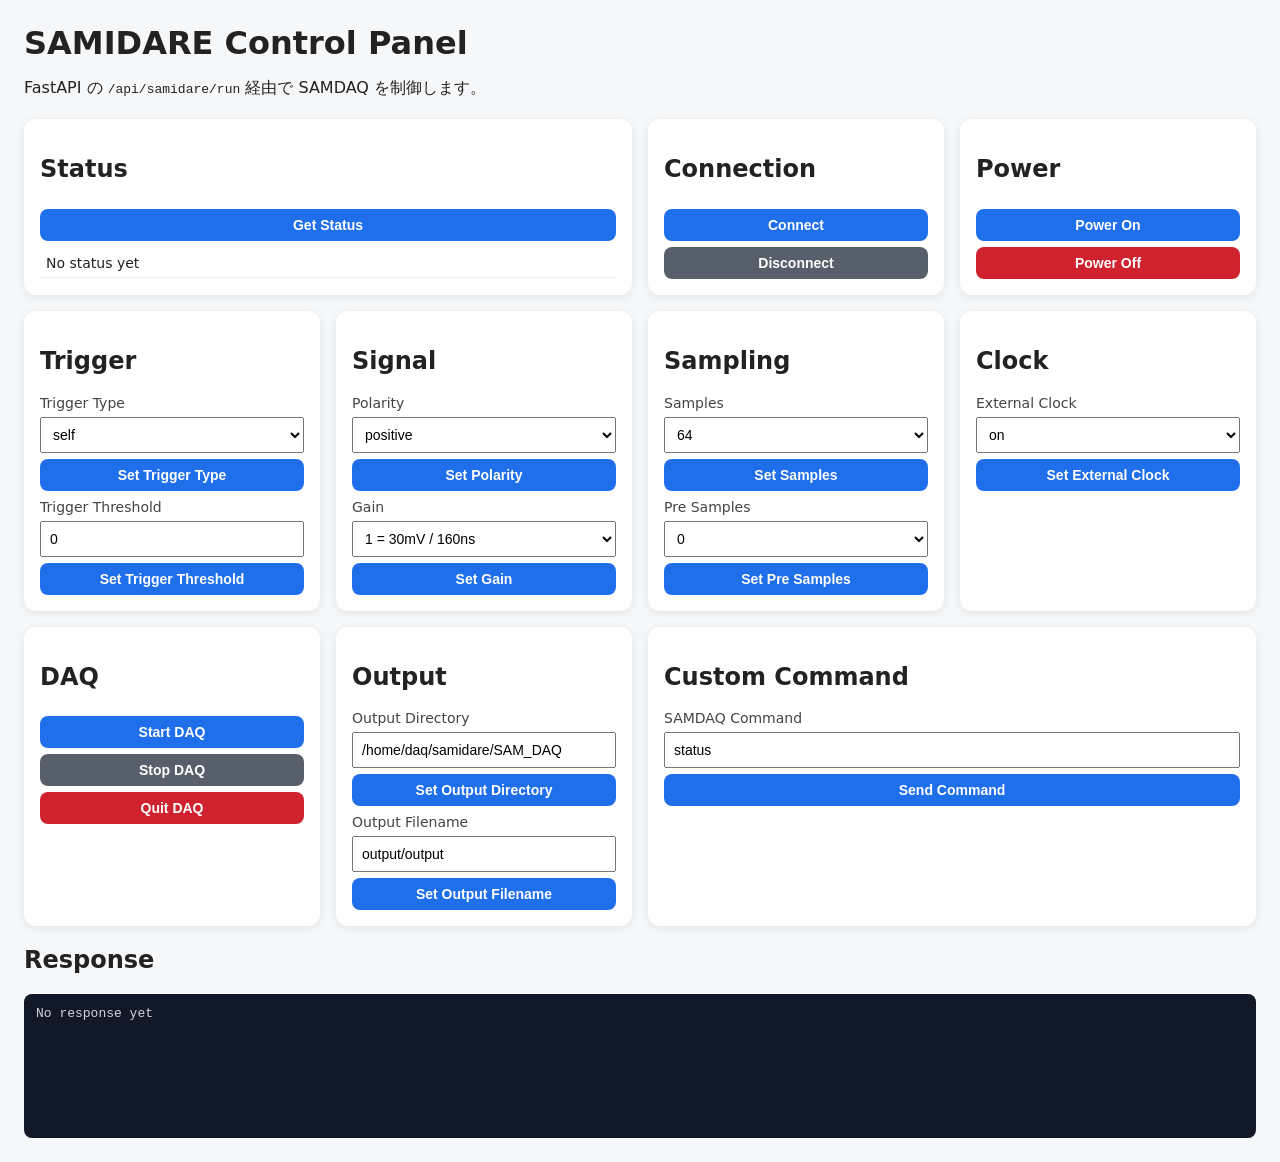
==== src/samidaq_webui/samidare/Frontend/index.html @ fa02d9f9 "add new control ui" ====
<!doctype html>
<html lang="ja">
<head>
  <meta charset="utf-8" />
  <title>SAMIDARE Control Panel</title>
  <style>
    body {
      font-family: system-ui, sans-serif;
      margin: 24px;
      background: #f6f7f9;
      color: #222;
    }

    h1 {
      margin-bottom: 8px;
    }

    .grid {
      display: grid;
      grid-template-columns: repeat(auto-fit, minmax(260px, 1fr));
      gap: 16px;
      margin-top: 20px;
    }

    .card {
      background: white;
      border-radius: 12px;
      padding: 16px;
      box-shadow: 0 2px 8px rgba(0, 0, 0, 0.08);
    }

    .wide-card {
      grid-column: span 2;
    }

    @media (max-width: 640px) {
      .wide-card {
        grid-column: span 1;
      }
    }

    label {
      display: block;
      margin-top: 8px;
      font-size: 14px;
      color: #444;
    }

    input,
    select,
    button {
      width: 100%;
      box-sizing: border-box;
      margin-top: 6px;
      padding: 8px;
      font-size: 14px;
    }

    button {
      cursor: pointer;
      border: none;
      border-radius: 8px;
      background: #1f6feb;
      color: white;
      font-weight: 600;
    }

    button.secondary {
      background: #57606a;
    }

    button.danger {
      background: #cf222e;
    }

    pre {
      background: #111827;
      color: #d1d5db;
      padding: 12px;
      border-radius: 8px;
      overflow-x: auto;
      min-height: 120px;
    }

    .status-table {
      width: 100%;
      border-collapse: collapse;
      margin-top: 8px;
    }

    .status-table th,
    .status-table td {
      text-align: left;
      border-bottom: 1px solid #eee;
      padding: 6px;
      font-size: 14px;
    }

    .ok {
      color: green;
      font-weight: bold;
    }

    .bad {
      color: red;
      font-weight: bold;
    }
  </style>
</head>

<body>
  <h1>SAMIDARE Control Panel</h1>
  <p>FastAPI の <code>/api/samidare/run</code> 経由で SAMDAQ を制御します。</p>

  <div class="grid">
    <div class="card wide-card">
      <h2>Status</h2>
      <button onclick="getStatus()">Get Status</button>
      <table class="status-table">
        <tbody id="statusTable">
          <tr><td colspan="2">No status yet</td></tr>
        </tbody>
      </table>
    </div>

    <div class="card">
      <h2>Connection</h2>
      <button onclick="runFunction('connect_board')">Connect</button>
      <button class="secondary" onclick="runFunction('disconnect_board')">Disconnect</button>
    </div>

    <div class="card">
      <h2>Power</h2>
      <button onclick="runFunction('power_on')">Power On</button>
      <button class="danger" onclick="runFunction('power_off')">Power Off</button>
    </div>

    <div class="card">
      <h2>Trigger</h2>

      <label>Trigger Type</label>
      <select id="triggerType">
        <option value="self">self</option>
        <option value="external">external</option>
        <option value="1khz">1khz</option>
        <option value="1mhz">1mhz</option>
      </select>
      <button onclick="setTriggerType()">Set Trigger Type</button>

      <label>Trigger Threshold</label>
      <input id="triggerThreshold" type="number" min="0" max="1023" value="0" />
      <button onclick="setTriggerThreshold()">Set Trigger Threshold</button>
    </div>

    <div class="card">
      <h2>Signal</h2>

      <label>Polarity</label>
      <select id="polarity">
        <option value="positive">positive</option>
        <option value="negative">negative</option>
      </select>
      <button onclick="setPolarity()">Set Polarity</button>

      <label>Gain</label>
      <select id="gain">
        <option value="1">1 = 30mV / 160ns</option>
        <option value="2">2 = 20mV / 160ns</option>
        <option value="3">3 = 4mV / 300ns</option>
      </select>
      <button onclick="setGain()">Set Gain</button>
    </div>

    <div class="card">
      <h2>Sampling</h2>

      <label>Samples</label>
      <select id="samples">
        <option value="16">16</option>
        <option value="32">32</option>
        <option value="64" selected>64</option>
        <option value="128">128</option>
      </select>
      <button onclick="setSamples()">Set Samples</button>

      <label>Pre Samples</label>
      <select id="preSamples">
        <option value="0">0</option>
        <option value="4">4</option>
        <option value="8">8</option>
        <option value="16">16</option>
      </select>
      <button onclick="setPreSamples()">Set Pre Samples</button>
    </div>

    <div class="card">
      <h2>Clock</h2>

      <label>External Clock</label>
      <select id="externalClk">
        <option value="true">on</option>
        <option value="false">off</option>
      </select>
      <button onclick="setExternalClk()">Set External Clock</button>
    </div>

    <div class="card">
      <h2>DAQ</h2>
      <button onclick="runFunction('start_daq')">Start DAQ</button>
      <button class="secondary" onclick="runFunction('stop_daq')">Stop DAQ</button>
      <button class="danger" onclick="runFunction('quit_daq')">Quit DAQ</button>
    </div>

    <div class="card">
      <h2>Output</h2>

      <label>Output Directory</label>
      <input id="outputDir" type="text" value="/home/daq/samidare/SAM_DAQ" />
      <button onclick="setOutputDir()">Set Output Directory</button>

      <label>Output Filename</label>
      <input id="outputFile" type="text" value="output/output" />
      <button onclick="setOutputFile()">Set Output Filename</button>
    </div>

    <div class="card wide-card">
      <h2>Custom Command</h2>

      <label>SAMDAQ Command</label>
      <input
        id="customCommand"
        type="text"
        value="status"
        placeholder="e.g. status, ping, read 0x00"
      />

      <button onclick="sendCustomCommand()">Send Command</button>
    </div>

  </div>

  <h2>Response</h2>
  <pre id="response">No response yet</pre>

  <script>
    const API_URL = "http://127.0.0.1:8000/api/samidare/run";

    async function runFunction(functionName, params = {}) {
      const payload = {
        function: functionName,
        params: params,
      };

      const responseBox = document.getElementById("response");
      responseBox.textContent = "Running...";

      try {
        const res = await fetch(API_URL, {
          method: "POST",
          headers: {
            "Content-Type": "application/json",
          },
          body: JSON.stringify(payload),
        });

        const data = await res.json();
        responseBox.textContent = JSON.stringify(data, null, 2);

        if (!res.ok) {
          throw new Error(data.message || "Request failed");
        }

        return data;
      } catch (err) {
        responseBox.textContent = `ERROR: ${err.message}`;
        throw err;
      }
    }

    async function getStatus() {
      const data = await runFunction("get_status");
      const boardStatus = data?.command_result?.board_status;

      if (boardStatus) {
        renderStatus(boardStatus);
      }
    }

    function renderStatus(status) {
      const table = document.getElementById("statusTable");

      const rows = [
        ["IP Address", status.ip_address],
        ["Connected", status.connected ? "Yes" : "No"],
        ["Power", status.power],
        ["Trigger Type", status.trigger_type],
        ["Trigger Threshold", status.trigger_threshold],
        ["Polarity", status.polarity],
        ["Gain", status.gain],
        ["Shaping", status.shaping],
        ["Samples", status.samples],
        ["Last Update", status.last_update],
        ["Output Directory", status.output_directory],
        ["Output Filename", status.output_filename],
        ["Acquisition", status.acquisition],
      ];

      table.innerHTML = rows
        .map(([key, value]) => {
          const valueText = value ?? "";
          return `<tr><th>${escapeHtml(key)}</th><td>${escapeHtml(String(valueText))}</td></tr>`;
        })
        .join("");
    }

    function setTriggerType() {
      const triggerType = document.getElementById("triggerType").value;
      return runFunction("set_trigger_type", {
        trigger_type: triggerType,
      });
    }

    function setTriggerThreshold() {
      const threshold = Number(document.getElementById("triggerThreshold").value);
      return runFunction("set_trigger_threshold", {
        threshold: threshold,
      });
    }

    function setPolarity() {
      const polarity = document.getElementById("polarity").value;
      return runFunction("set_polarity", {
        polarity: polarity,
      });
    }

    function setGain() {
      const gain = Number(document.getElementById("gain").value);
      return runFunction("set_gain", {
        gain: gain,
      });
    }

    function setSamples() {
      const samples = Number(document.getElementById("samples").value);
      return runFunction("set_samples", {
        samples: samples,
      });
    }

    function setPreSamples() {
      const preSamples = Number(document.getElementById("preSamples").value);
      return runFunction("set_pre_samples", {
        pre_samples: preSamples,
      });
    }

    function setExternalClk() {
      const enabled = document.getElementById("externalClk").value === "true";
      return runFunction("set_external_clk", {
        enabled: enabled,
      });
    }

    function setOutputDir() {
      const outputDir = document.getElementById("outputDir").value;
      return runFunction("set_output_dir", {
        output_dir: outputDir,
      });
    }

    function setOutputFile() {
      const outputFile = document.getElementById("outputFile").value;
      return runFunction("set_output_file", {
        output_file: outputFile,
      });
    }

    function escapeHtml(value) {
      return value
        .replaceAll("&", "&amp;")
        .replaceAll("<", "&lt;")
        .replaceAll(">", "&gt;")
        .replaceAll('"', "&quot;")
        .replaceAll("'", "&#039;");
    }
  
    function sendCustomCommand() {
      const command = document.getElementById("customCommand").value.trim();

      if (!command) {
        const responseBox = document.getElementById("response");
        responseBox.textContent = "ERROR: command is empty";
        return;
      }

      return runFunction("send_command", {
        request: {
          command: command,
        },
      });
    }
  </script>
</body>
</html>
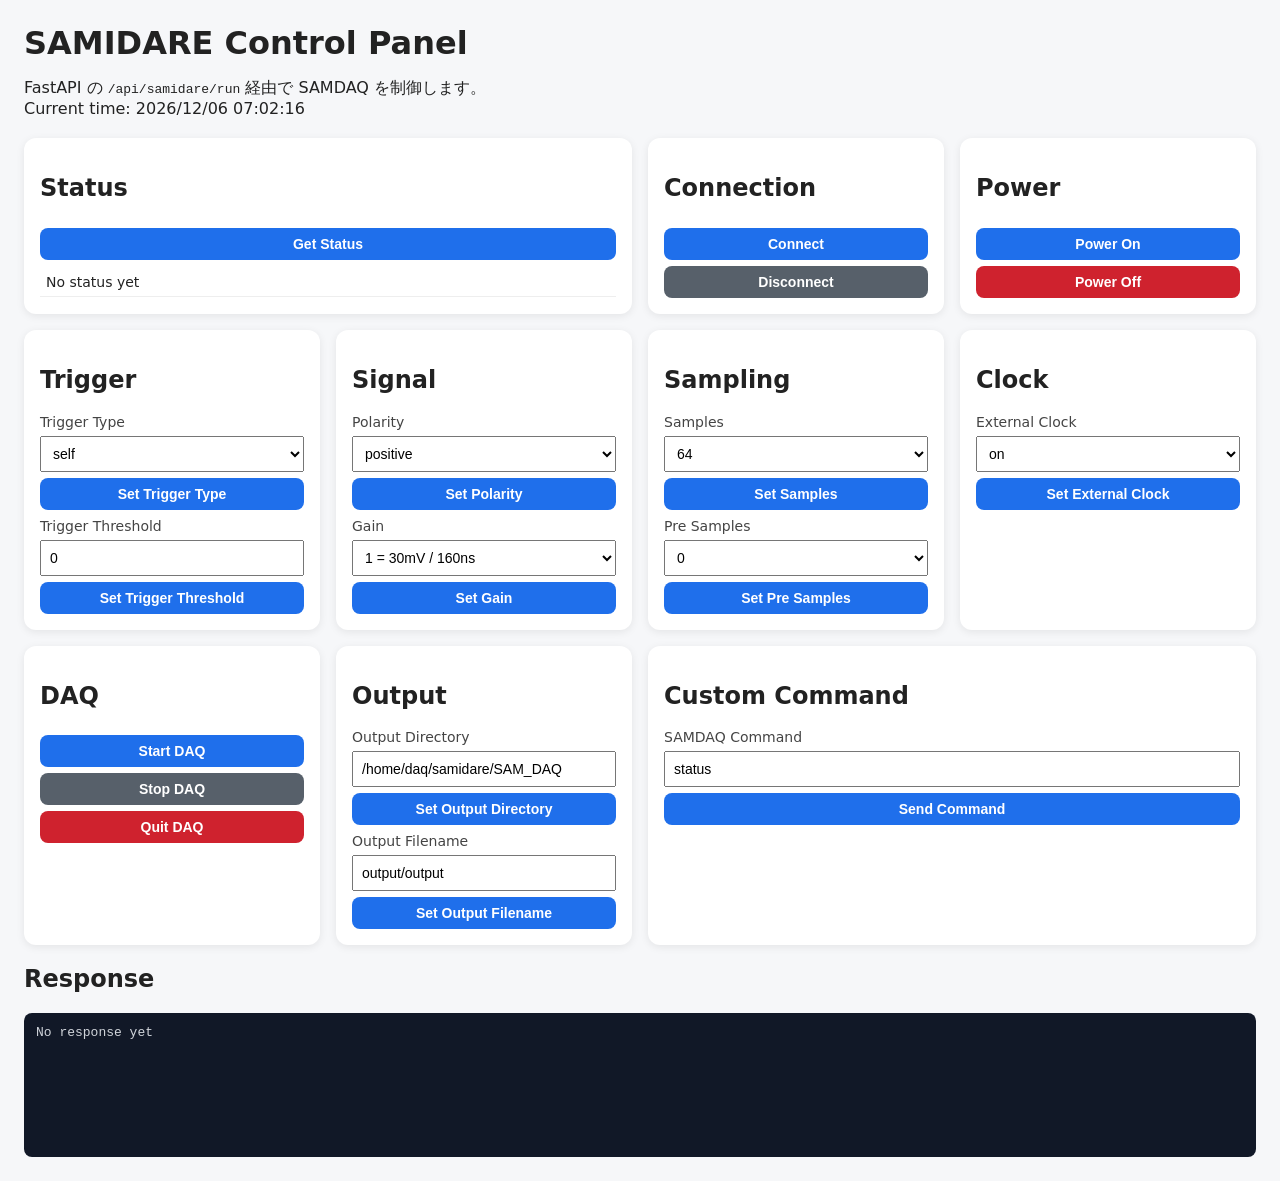
==== commit 1c236ef3: "add start script" ====
--- a/src/samidaq_webui/samidare/Frontend/index.html
+++ b/src/samidaq_webui/samidare/Frontend/index.html
@@ -110,7 +110,11 @@
 
 <body>
   <h1>SAMIDARE Control Panel</h1>
-  <p>FastAPI の <code>/api/samidare/run</code> 経由で SAMDAQ を制御します。</p>
+  <p>
+    FastAPI の <code>/api/samidare/run</code> 経由で SAMDAQ を制御します。
+    <br />
+    Current time: <span id="currentTime">--</span>
+  </p>
 
   <div class="grid">
     <div class="card wide-card">
@@ -244,6 +248,24 @@
 
   <script>
     const API_URL = "http://127.0.0.1:8000/api/samidare/run";
+
+    function updateCurrentTime() {
+      const now = new Date();
+
+      const text = now.toLocaleString("ja-JP", {
+        year: "numeric",
+        month: "2-digit",
+        day: "2-digit",
+        hour: "2-digit",
+        minute: "2-digit",
+        second: "2-digit",
+      });
+
+      document.getElementById("currentTime").textContent = text;
+    }
+
+    updateCurrentTime();
+    setInterval(updateCurrentTime, 1000);
 
     async function runFunction(functionName, params = {}) {
       const payload = {
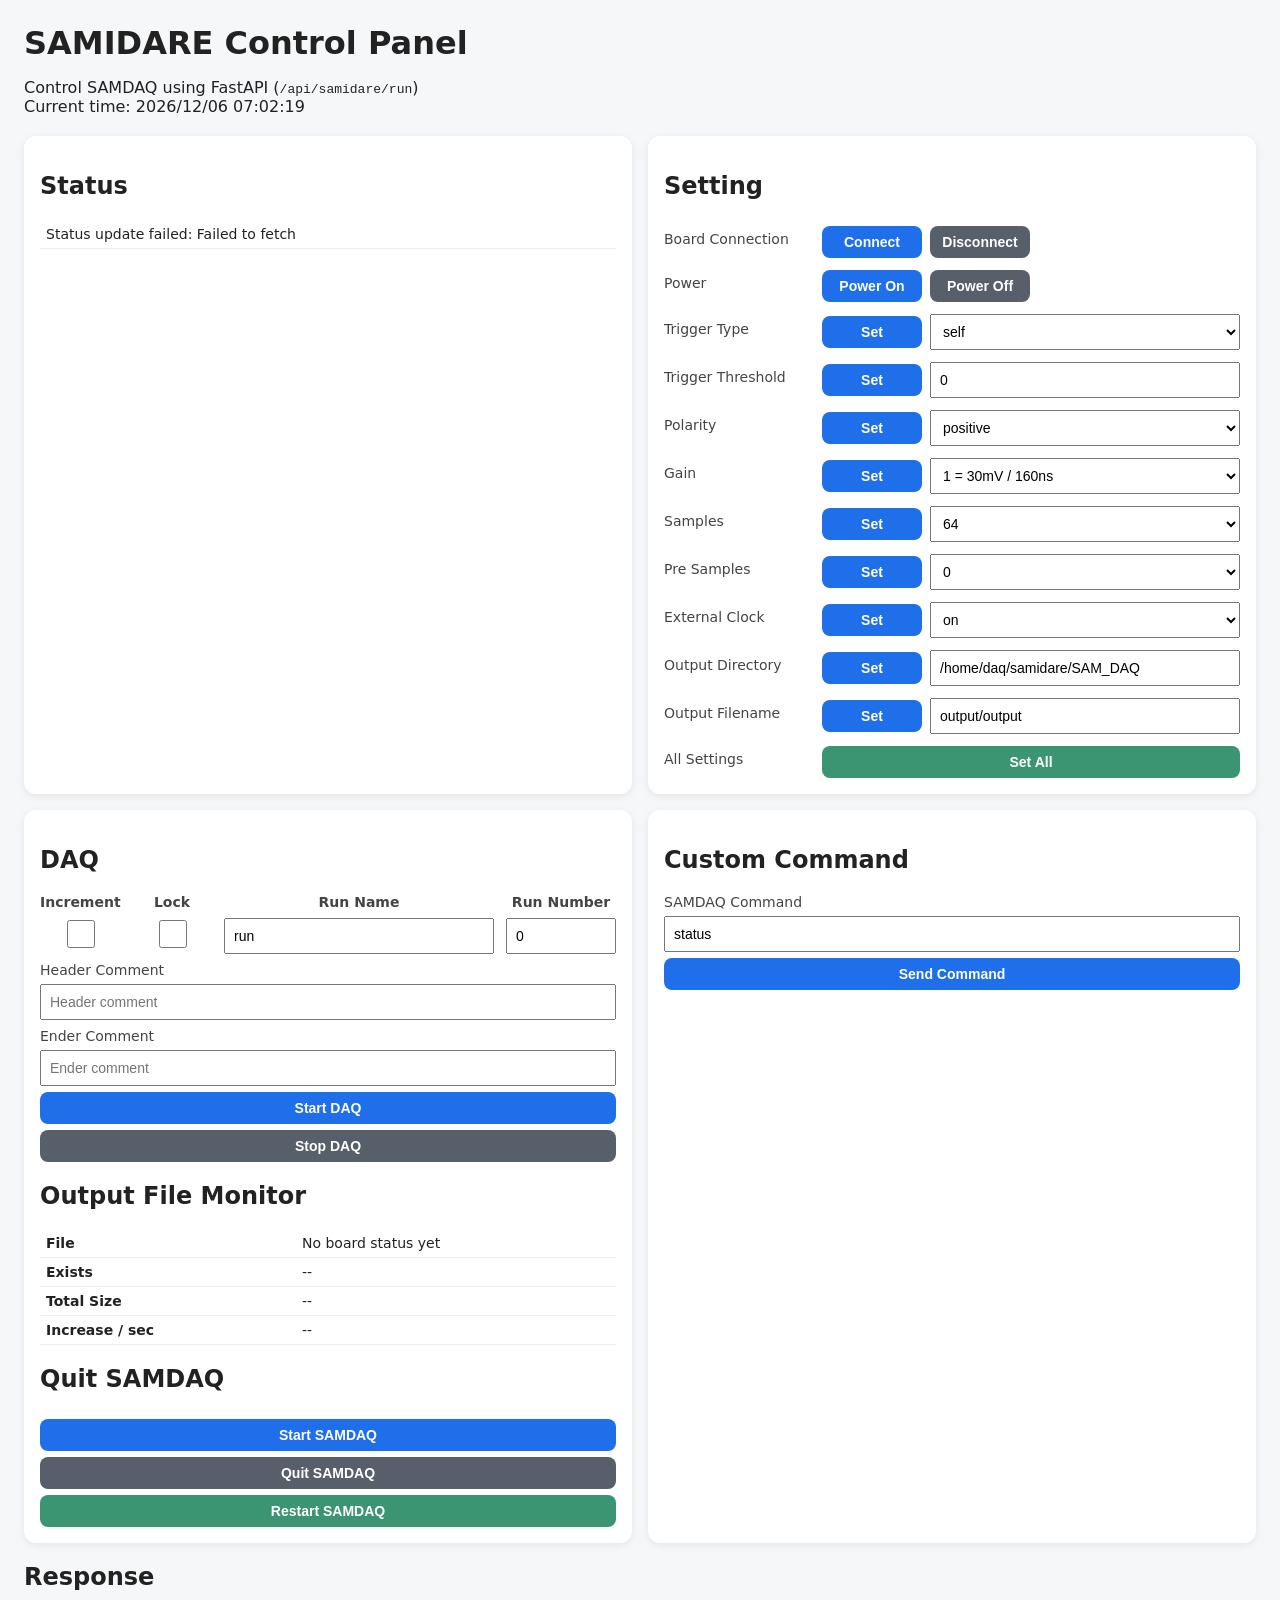
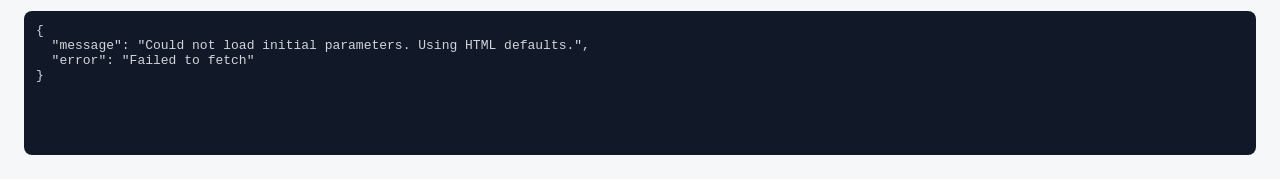
==== commit 674c0912: "2週間分の成果を保存せずそのまま消してしまったため現状復帰できたところでひとまず保存ん" ====
--- a/src/samidaq_webui/samidare/Frontend/index.html
+++ b/src/samidaq_webui/samidare/Frontend/index.html
@@ -1,117 +1,16 @@
+
 <!doctype html>
 <html lang="ja">
 <head>
   <meta charset="utf-8" />
   <title>SAMIDARE Control Panel</title>
-  <style>
-    body {
-      font-family: system-ui, sans-serif;
-      margin: 24px;
-      background: #f6f7f9;
-      color: #222;
-    }
-
-    h1 {
-      margin-bottom: 8px;
-    }
-
-    .grid {
-      display: grid;
-      grid-template-columns: repeat(auto-fit, minmax(260px, 1fr));
-      gap: 16px;
-      margin-top: 20px;
-    }
-
-    .card {
-      background: white;
-      border-radius: 12px;
-      padding: 16px;
-      box-shadow: 0 2px 8px rgba(0, 0, 0, 0.08);
-    }
-
-    .wide-card {
-      grid-column: span 2;
-    }
-
-    @media (max-width: 640px) {
-      .wide-card {
-        grid-column: span 1;
-      }
-    }
-
-    label {
-      display: block;
-      margin-top: 8px;
-      font-size: 14px;
-      color: #444;
-    }
-
-    input,
-    select,
-    button {
-      width: 100%;
-      box-sizing: border-box;
-      margin-top: 6px;
-      padding: 8px;
-      font-size: 14px;
-    }
-
-    button {
-      cursor: pointer;
-      border: none;
-      border-radius: 8px;
-      background: #1f6feb;
-      color: white;
-      font-weight: 600;
-    }
-
-    button.secondary {
-      background: #57606a;
-    }
-
-    button.danger {
-      background: #cf222e;
-    }
-
-    pre {
-      background: #111827;
-      color: #d1d5db;
-      padding: 12px;
-      border-radius: 8px;
-      overflow-x: auto;
-      min-height: 120px;
-    }
-
-    .status-table {
-      width: 100%;
-      border-collapse: collapse;
-      margin-top: 8px;
-    }
-
-    .status-table th,
-    .status-table td {
-      text-align: left;
-      border-bottom: 1px solid #eee;
-      padding: 6px;
-      font-size: 14px;
-    }
-
-    .ok {
-      color: green;
-      font-weight: bold;
-    }
-
-    .bad {
-      color: red;
-      font-weight: bold;
-    }
-  </style>
+  <link rel="stylesheet" href="assets/index.css" />
 </head>
 
 <body>
   <h1>SAMIDARE Control Panel</h1>
   <p>
-    FastAPI の <code>/api/samidare/run</code> 経由で SAMDAQ を制御します。
+    Control SAMDAQ using FastAPI (<code>/api/samidare/run</code>)
     <br />
     Current time: <span id="currentTime">--</span>
   </p>
@@ -119,113 +18,205 @@
   <div class="grid">
     <div class="card wide-card">
       <h2>Status</h2>
-      <button onclick="getStatus()">Get Status</button>
       <table class="status-table">
         <tbody id="statusTable">
-          <tr><td colspan="2">No status yet</td></tr>
+          <tr><td colspan="2">Loading status...</td></tr>
         </tbody>
       </table>
     </div>
 
-    <div class="card">
-      <h2>Connection</h2>
+
+  <div class="card wide-card">
+    
+    <h2>Setting</h2>
+
+    <div class="form-row">
+      <label>Board Connection</label>
       <button onclick="runFunction('connect_board')">Connect</button>
       <button class="secondary" onclick="runFunction('disconnect_board')">Disconnect</button>
     </div>
-
-    <div class="card">
-      <h2>Power</h2>
+    
+    <div class="form-row">
+      <label>Power</label>
       <button onclick="runFunction('power_on')">Power On</button>
-      <button class="danger" onclick="runFunction('power_off')">Power Off</button>
-    </div>
-
-    <div class="card">
-      <h2>Trigger</h2>
-
+      <button class="secondary" onclick="runFunction('power_off')">Power Off</button>
+    </div>
+
+    <div class="form-row">
       <label>Trigger Type</label>
+      <button onclick="setTriggerType()">Set</button>
       <select id="triggerType">
         <option value="self">self</option>
         <option value="external">external</option>
-        <option value="1khz">1khz</option>
-        <option value="1mhz">1mhz</option>
-      </select>
-      <button onclick="setTriggerType()">Set Trigger Type</button>
-
+        <option value="1khz">1kHz</option>
+        <option value="1mhz">1MHz</option>
+      </select>
+    </div>
+
+    <div class="form-row">
       <label>Trigger Threshold</label>
+      <button onclick="setTriggerThreshold()">Set</button>
       <input id="triggerThreshold" type="number" min="0" max="1023" value="0" />
-      <button onclick="setTriggerThreshold()">Set Trigger Threshold</button>
-    </div>
-
-    <div class="card">
-      <h2>Signal</h2>
-
+    </div>
+
+    <div class="form-row">
       <label>Polarity</label>
+      <button onclick="setPolarity()">Set</button>
       <select id="polarity">
         <option value="positive">positive</option>
         <option value="negative">negative</option>
       </select>
-      <button onclick="setPolarity()">Set Polarity</button>
-
+
+    </div>
+
+    <div class="form-row">
       <label>Gain</label>
+      <button onclick="setGain()">Set</button>
       <select id="gain">
         <option value="1">1 = 30mV / 160ns</option>
         <option value="2">2 = 20mV / 160ns</option>
         <option value="3">3 = 4mV / 300ns</option>
       </select>
-      <button onclick="setGain()">Set Gain</button>
-    </div>
-
-    <div class="card">
-      <h2>Sampling</h2>
-
+    </div>
+
+
+    <div class="form-row">
       <label>Samples</label>
+      <button onclick="setSamples()">Set</button>
       <select id="samples">
         <option value="16">16</option>
         <option value="32">32</option>
         <option value="64" selected>64</option>
         <option value="128">128</option>
       </select>
-      <button onclick="setSamples()">Set Samples</button>
-
+    </div>
+
+    <div class="form-row">
       <label>Pre Samples</label>
+      <button onclick="setPreSamples()">Set</button>
       <select id="preSamples">
         <option value="0">0</option>
         <option value="4">4</option>
         <option value="8">8</option>
         <option value="16">16</option>
       </select>
-      <button onclick="setPreSamples()">Set Pre Samples</button>
-    </div>
-
-    <div class="card">
-      <h2>Clock</h2>
-
+    </div>
+
+    <div class="form-row">
       <label>External Clock</label>
+      <button onclick="setExternalClk()">Set</button>
       <select id="externalClk">
         <option value="true">on</option>
         <option value="false">off</option>
       </select>
-      <button onclick="setExternalClk()">Set External Clock</button>
-    </div>
-
-    <div class="card">
+    </div>
+  
+    <div class="form-row">
+      <label>Output Directory</label>
+      <button onclick="setOutputDir()">Set</button>
+      <input id="outputDir" type="text" value="/home/daq/samidare/SAM_DAQ" />
+    </div>
+
+    <div class="form-row">
+      <label>Output Filename</label>
+      <button onclick="setOutputFile()">Set</button>
+      <input id="outputFile" type="text" value="output/output" />
+    </div>
+
+
+    <div class="form-row-all">
+      <label>All Settings</label>
+      <button class="note" onclick="setAll()">Set All</button>
+    </div>
+    
+  </div>
+
+
+    <div class="card wide-card">
       <h2>DAQ</h2>
-      <button onclick="runFunction('start_daq')">Start DAQ</button>
-      <button class="secondary" onclick="runFunction('stop_daq')">Stop DAQ</button>
-      <button class="danger" onclick="runFunction('quit_daq')">Quit DAQ</button>
-    </div>
-
-    <div class="card">
-      <h2>Output</h2>
-
-      <label>Output Directory</label>
-      <input id="outputDir" type="text" value="/home/daq/samidare/SAM_DAQ" />
-      <button onclick="setOutputDir()">Set Output Directory</button>
-
-      <label>Output Filename</label>
-      <input id="outputFile" type="text" value="output/output" />
-      <button onclick="setOutputFile()">Set Output Filename</button>
-    </div>
+
+      <div class="data-name-table">
+        <label for="dataNameIncrementMode">Increment</label>
+        <label for="lockRunNameNumber">Lock</label>
+        <label for="runName">Run Name</label>
+        <label for="runNumber">Run Number</label>
+        
+
+        <input
+          id="dataNameIncrementMode"
+          type="checkbox"
+          onchange="updateDataNameStateFromPage()"
+        />
+
+        <input
+          id="lockRunNameNumber"
+          type="checkbox"
+          onchange="updateRunNameNumberLock()"
+        />
+
+        <input
+          id="runName"
+          type="text"
+          value="run"
+          onchange="updateDataNameStateFromPage()"
+        />
+
+        <input
+          id="runNumber"
+          type="number"
+          value="0"
+          min="0"
+          onchange="updateDataNameStateFromPage()"
+        />
+      </div>
+
+      <label>Header Comment</label>
+      <input
+        id="headerComment"
+        type="text"
+        placeholder="Header comment"
+      />
+
+      <label>Ender Comment</label>
+      <input
+        id="enderComment"
+        type="text"
+        placeholder="Ender comment"
+      />
+
+      <button onclick="startDaq()">Start DAQ</button>
+      <button class="secondary" onclick="stopDaq()">Stop DAQ</button>
+
+
+      <h2>Output File Monitor</h2>
+        <table class="status-table">
+          <tbody>
+            <tr>
+              <th>File</th>
+              <td id="fileMonitorPath">No status yet</td>
+            </tr>
+            <tr>
+              <th>Exists</th>
+              <td id="fileMonitorExists">--</td>
+            </tr>
+            <tr>
+              <th>Total Size</th>
+              <td id="fileMonitorSize">--</td>
+            </tr>
+            <tr>
+              <th>Increase / sec</th>
+              <td id="fileMonitorIncrease">--</td>
+            </tr>
+          </tbody>
+        </table>
+
+      <h2>Quit SAMDAQ</h2>
+      <button onclick="startSAMDaq()">Start SAMDAQ</button>
+      <button class="secondary" onclick="runFunction('quit_daq')">Quit SAMDAQ</button>
+      <button class="note" onclick="restartSAMDaq()">Restart SAMDAQ</button>
+      
+    </div>
+
 
     <div class="card wide-card">
       <h2>Custom Command</h2>
@@ -246,182 +237,7 @@
   <h2>Response</h2>
   <pre id="response">No response yet</pre>
 
-  <script>
-    const API_URL = "http://127.0.0.1:8000/api/samidare/run";
-
-    function updateCurrentTime() {
-      const now = new Date();
-
-      const text = now.toLocaleString("ja-JP", {
-        year: "numeric",
-        month: "2-digit",
-        day: "2-digit",
-        hour: "2-digit",
-        minute: "2-digit",
-        second: "2-digit",
-      });
-
-      document.getElementById("currentTime").textContent = text;
-    }
-
-    updateCurrentTime();
-    setInterval(updateCurrentTime, 1000);
-
-    async function runFunction(functionName, params = {}) {
-      const payload = {
-        function: functionName,
-        params: params,
-      };
-
-      const responseBox = document.getElementById("response");
-      responseBox.textContent = "Running...";
-
-      try {
-        const res = await fetch(API_URL, {
-          method: "POST",
-          headers: {
-            "Content-Type": "application/json",
-          },
-          body: JSON.stringify(payload),
-        });
-
-        const data = await res.json();
-        responseBox.textContent = JSON.stringify(data, null, 2);
-
-        if (!res.ok) {
-          throw new Error(data.message || "Request failed");
-        }
-
-        return data;
-      } catch (err) {
-        responseBox.textContent = `ERROR: ${err.message}`;
-        throw err;
-      }
-    }
-
-    async function getStatus() {
-      const data = await runFunction("get_status");
-      const boardStatus = data?.command_result?.board_status;
-
-      if (boardStatus) {
-        renderStatus(boardStatus);
-      }
-    }
-
-    function renderStatus(status) {
-      const table = document.getElementById("statusTable");
-
-      const rows = [
-        ["IP Address", status.ip_address],
-        ["Connected", status.connected ? "Yes" : "No"],
-        ["Power", status.power],
-        ["Trigger Type", status.trigger_type],
-        ["Trigger Threshold", status.trigger_threshold],
-        ["Polarity", status.polarity],
-        ["Gain", status.gain],
-        ["Shaping", status.shaping],
-        ["Samples", status.samples],
-        ["Last Update", status.last_update],
-        ["Output Directory", status.output_directory],
-        ["Output Filename", status.output_filename],
-        ["Acquisition", status.acquisition],
-      ];
-
-      table.innerHTML = rows
-        .map(([key, value]) => {
-          const valueText = value ?? "";
-          return `<tr><th>${escapeHtml(key)}</th><td>${escapeHtml(String(valueText))}</td></tr>`;
-        })
-        .join("");
-    }
-
-    function setTriggerType() {
-      const triggerType = document.getElementById("triggerType").value;
-      return runFunction("set_trigger_type", {
-        trigger_type: triggerType,
-      });
-    }
-
-    function setTriggerThreshold() {
-      const threshold = Number(document.getElementById("triggerThreshold").value);
-      return runFunction("set_trigger_threshold", {
-        threshold: threshold,
-      });
-    }
-
-    function setPolarity() {
-      const polarity = document.getElementById("polarity").value;
-      return runFunction("set_polarity", {
-        polarity: polarity,
-      });
-    }
-
-    function setGain() {
-      const gain = Number(document.getElementById("gain").value);
-      return runFunction("set_gain", {
-        gain: gain,
-      });
-    }
-
-    function setSamples() {
-      const samples = Number(document.getElementById("samples").value);
-      return runFunction("set_samples", {
-        samples: samples,
-      });
-    }
-
-    function setPreSamples() {
-      const preSamples = Number(document.getElementById("preSamples").value);
-      return runFunction("set_pre_samples", {
-        pre_samples: preSamples,
-      });
-    }
-
-    function setExternalClk() {
-      const enabled = document.getElementById("externalClk").value === "true";
-      return runFunction("set_external_clk", {
-        enabled: enabled,
-      });
-    }
-
-    function setOutputDir() {
-      const outputDir = document.getElementById("outputDir").value;
-      return runFunction("set_output_dir", {
-        output_dir: outputDir,
-      });
-    }
-
-    function setOutputFile() {
-      const outputFile = document.getElementById("outputFile").value;
-      return runFunction("set_output_file", {
-        output_file: outputFile,
-      });
-    }
-
-    function escapeHtml(value) {
-      return value
-        .replaceAll("&", "&amp;")
-        .replaceAll("<", "&lt;")
-        .replaceAll(">", "&gt;")
-        .replaceAll('"', "&quot;")
-        .replaceAll("'", "&#039;");
-    }
+  <script src="assets/index.js"></script>
   
-    function sendCustomCommand() {
-      const command = document.getElementById("customCommand").value.trim();
-
-      if (!command) {
-        const responseBox = document.getElementById("response");
-        responseBox.textContent = "ERROR: command is empty";
-        return;
-      }
-
-      return runFunction("send_command", {
-        request: {
-          command: command,
-        },
-      });
-    }
-  </script>
 </body>
 </html>
--- a/src/samidaq_webui/samidare/Frontend/assets/index.css
+++ b/src/samidaq_webui/samidare/Frontend/assets/index.css
@@ -0,0 +1,214 @@
+body {
+  font-family: system-ui, sans-serif;
+  margin: 24px;
+  background: #f6f7f9;
+  color: #222;
+}
+
+h1 {
+  margin-bottom: 8px;
+}
+
+.grid {
+  display: grid;
+  grid-template-columns: repeat(auto-fit, minmax(260px, 1fr));
+  gap: 16px;
+  margin-top: 20px;
+}
+
+.card {
+  background: white;
+  border-radius: 12px;
+  padding: 16px;
+  box-shadow: 0 2px 8px rgba(0, 0, 0, 0.08);
+}
+
+.wide-card {
+  grid-column: span 2;
+}
+
+@media (max-width: 640px) {
+  .wide-card {
+    grid-column: span 1;
+  }
+}
+
+label {
+  display: block;
+  margin-top: 8px;
+  font-size: 14px;
+  color: #444;
+}
+
+input,
+select,
+button {
+  width: 100%;
+  box-sizing: border-box;
+  margin-top: 6px;
+  padding: 8px;
+  font-size: 14px;
+}
+
+button {
+  cursor: pointer;
+  border: none;
+  border-radius: 8px;
+  background: #1f6feb;
+  color: white;
+  font-weight: 600;
+}
+
+button.secondary {
+  background: #57606a;
+}
+
+button.danger {
+  background: #cf222e;
+}
+
+button.note {
+  background: #3c9572;
+}
+
+pre {
+  background: #111827;
+  color: #d1d5db;
+  padding: 12px;
+  border-radius: 8px;
+  overflow-x: auto;
+  min-height: 120px;
+}
+
+.status-table {
+  width: 100%;
+  border-collapse: collapse;
+  margin-top: 8px;
+}
+
+.status-table th,
+.status-table td {
+  text-align: left;
+  border-bottom: 1px solid #eee;
+  padding: 6px;
+  font-size: 14px;
+}
+
+.ok {
+  color: green;
+  font-weight: bold;
+}
+
+.bad {
+  color: red;
+  font-weight: bold;
+}
+
+.form-row {
+  display: flex;
+  gap: 8px;
+  align-items: center;
+  margin-top: 6px;
+}
+
+.form-row label {
+  width: auto;
+  min-width: 150px;
+  margin-top: 0;
+}
+
+.form-row select,
+.form-row input {
+  flex: 1;
+  width: auto;
+}
+
+.form-row button {
+  width: auto;
+  min-width: 100px;
+}
+
+.form-row input[type="checkbox"] {
+  flex: 0 0 auto;
+  width: 24px;
+  height: 24px;
+  margin-top: 0;
+  cursor: pointer;
+}
+
+@media (max-width: 640px) {
+  .form-row label {
+    width: 100%;
+  }
+
+  .form-row {
+    flex-direction: column;
+    align-items: stretch;
+  }
+
+  .form-row button {
+    width: 100%;
+  }
+}
+
+.form-row-all {
+  display: flex;
+  gap: 8px;
+  align-items: center;
+  margin-top: 6px;
+}
+
+.form-row-all label {
+  width: auto;
+  min-width: 150px;
+  margin-top: 0;
+}
+
+.data-name-table {
+  display: grid;
+  grid-template-columns: 80px 80px 1fr 110px;
+  gap: 8px 12px;
+  align-items: center;
+  margin-top: 8px;
+}
+
+.data-name-table label {
+  margin-top: 0;
+  font-size: 14px;
+  color: #444;
+  font-weight: 600;
+  text-align: center;
+}
+
+.data-name-table input[type="text"],
+.data-name-table input[type="number"] {
+  width: 100%;
+  margin-top: 0;
+}
+
+.data-name-table input[type="checkbox"] {
+  width: 28px;
+  height: 28px;
+  margin-top: 0;
+  cursor: pointer;
+  justify-self: center;
+}
+
+.data-name-table input[readonly] {
+  background: #f0f0f0;
+  color: #666;
+}
+
+@media (max-width: 640px) {
+  .data-name-table {
+    grid-template-columns: 1fr;
+  }
+
+  .data-name-table label {
+    text-align: left;
+  }
+
+  .data-name-table input[type="checkbox"] {
+    justify-self: start;
+  }
+}
